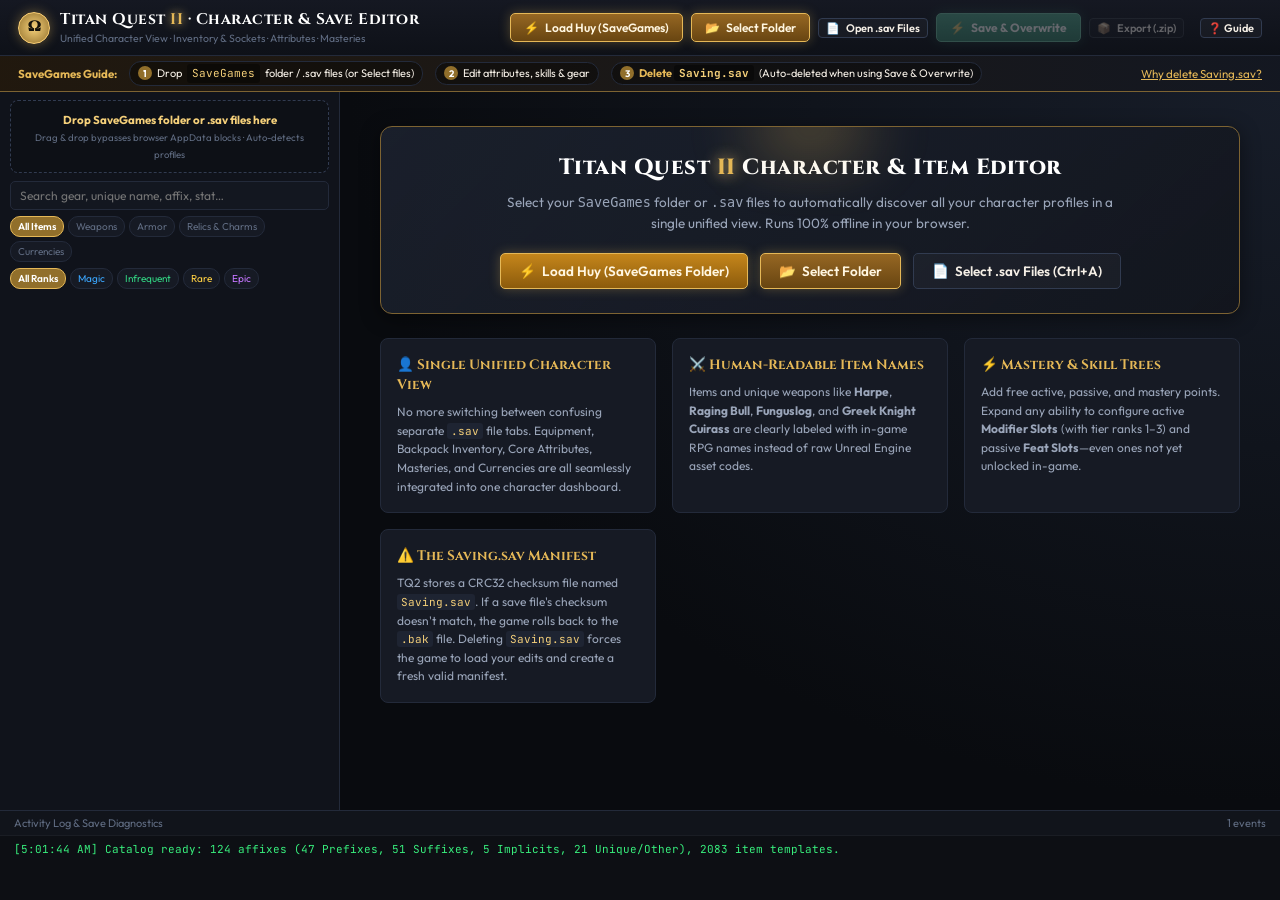
==== TQ2_Item_Editor_EN.html @ a650e9fa "feat: Titan Quest II Character, Item & Save Editor with Blacksmith Reset & Collapsible Lists" ====
<!DOCTYPE html>
<html lang="en">
<head>
<meta charset="utf-8">
<meta name="viewport" content="width=device-width, initial-scale=1">
<title>Titan Quest II – Character, Item &amp; Save Editor</title>
<link rel="preconnect" href="https://fonts.googleapis.com">
<link rel="preconnect" href="https://fonts.gstatic.com" crossorigin>
<link href="https://fonts.googleapis.com/css2?family=Cinzel:wght@600;700;800;900&family=JetBrains+Mono:wght@400;500;600&family=Outfit:wght@300;400;500;600;700&display=swap" rel="stylesheet">
<link rel="stylesheet" href="css/styles.css">
</head>
<body>

<header>
  <div class="logo-wrap">
    <div class="logo-badge">Ω</div>
    <div>
      <h1>Titan Quest <span>II</span> · Character &amp; Save Editor</h1>
      <div class="h-sub">Unified Character View · Inventory &amp; Sockets · Attributes · Masteries</div>
    </div>
  </div>

  <div class="hdr-actions">
    <button class="btn profile-switcher" id="btn-profile-switch" style="display:none;" title="Click to switch between character profiles in your SaveGames folder">
      <span>👤</span> <span id="current-profile-label">Character: Huy (Lv 36)</span> ▾
    </button>
    <button class="btn btn-reload-folder" id="btn-reload-last-folder" style="display:none;" title="Instantly reload saves from your previously selected folder"><span>🔄</span> Reload: <strong id="last-folder-name">Folder</strong></button>
    <button class="btn folder-btn" id="btn-load-huy" title="Instantly load Huy (Level 36) from your SaveGames folder for testing"><span>⚡</span> Load Huy (SaveGames)</button>
    <button class="btn folder-btn" id="btn-select-folder" title="Select a SaveGames folder (e.g. D:\TQ2Saves) for 1-click loading & direct overwriting">
      <span>📂</span> Select Folder
    </button>
    <button class="btn ghost tiny" id="btn-select-files" title="Select .sav files directly (bypasses AppData blocks)">
      <span>📄</span> Open .sav Files
    </button>
    <button class="btn btn-save-direct" id="btn-save-direct" disabled title="Directly overwrite modified save files to disk and auto-delete Saving.sav">
      <span>⚡</span> Save &amp; Overwrite
    </button>
    <button class="btn ghost tiny" id="save" disabled title="Export all modified save files as a single .zip archive (extract to SaveGames)">
      <span>📦</span> Export (.zip)
    </button>
    <span id="dirty"></span>
    <button class="btn ghost tiny" id="btn-help" title="View save file guide and checksum instructions">❓ Guide</button>
  </div>
</header>

<div class="step-banner">
  <b>SaveGames Guide:</b>
  <div class="step-pill"><span class="num">1</span> Drop <code>SaveGames</code> folder / .sav files (or Select files)</div>
  <div class="step-pill"><span class="num">2</span> Edit attributes, skills &amp; gear</div>
  <div class="step-pill"><span class="num">3</span> <b>Delete <code>Saving.sav</code></b> (Auto-deleted when using Save &amp; Overwrite)</div>
  <span class="help-link" id="banner-why-saving">Why delete Saving.sav?</span>
</div>

<main>
  <div id="left">
    <!-- Active Character Hero Card -->
    <div class="char-hero-banner" id="char-hero" style="display:none;">
      <div class="char-hero-left">
        <div class="char-hero-avatar" id="hero-avatar">H</div>
        <div class="char-hero-info">
          <div class="char-hero-name" id="hero-name">Huy</div>
          <div class="char-hero-details" id="hero-details">Level 36 Champion</div>
        </div>
      </div>
      <button class="btn ghost tiny" id="btn-change-hero" title="Switch Character Profile">Switch ▾</button>
    </div>

    <div class="drop-controls" id="drop-controls-wrap">
      <label id="drop">
        <strong>Drop SaveGames folder or .sav files here</strong><br>
        <small style="color:var(--text-dim)">Drag &amp; drop bypasses browser AppData blocks · Auto-detects profiles</small>
        <input type="file" id="file" multiple accept=".sav,.bak">
      </label>
    </div>

    <input type="file" id="folder-input" webkitdirectory directory multiple style="display:none">
    <input type="file" id="file-input" multiple accept=".sav,.bak" style="display:none">

    <div class="search-box">
      <input id="search" placeholder="Search gear, unique name, affix, stat…">
      <div class="filter-pills">
        <span class="pill active" data-filter="all">All Items</span>
        <span class="pill" data-filter="weapon">Weapons</span>
        <span class="pill" data-filter="armor">Armor</span>
        <span class="pill" data-filter="relic">Relics &amp; Charms</span>
        <span class="pill" data-filter="currency">Currencies</span>
      </div>
      <div class="filter-pills">
        <span class="pill active" data-rarity="all">All Ranks</span>
        <span class="pill" data-rarity="Magic" style="color:var(--r-magic)">Magic</span>
        <span class="pill" data-rarity="Infrequent" style="color:var(--r-infreq)">Infrequent</span>
        <span class="pill" data-rarity="Rare" style="color:var(--r-rare)">Rare</span>
        <span class="pill" data-rarity="Epic" style="color:var(--r-epic)">Epic</span>
      </div>
    </div>

    <div id="items"></div>
  </div>

  <div id="right">
    <div id="empty">
      <div class="hero-box">
        <h2 class="hero-title">Titan Quest <span>II</span> Character &amp; Item Editor</h2>
        <p class="hero-desc">
          Select your <code>SaveGames</code> folder or <code>.sav</code> files to automatically discover all your character profiles in a single unified view. Runs 100% offline in your browser.
        </p>
        <div class="hero-btn-row">
          <button class="btn btn-reload-folder" id="btn-hero-reload-last-folder" style="display:none; font-size:13.5px; padding:8px 18px;"><span>🔄</span> Reload Previous Folder (<span id="last-folder-name-hero">Folder</span>)</button>
          <button class="btn folder-btn" id="btn-hero-huy" style="font-size:13.5px; padding:8px 18px; background: linear-gradient(180deg, #c5861b 0%, #8c5b0c 100%);"><span>⚡</span> Load Huy (SaveGames Folder)</button>
          <button class="btn folder-btn" id="btn-hero-folder" style="font-size:13.5px; padding:8px 18px;">
            <span>📂</span> Select Folder
          </button>
          <button class="btn ghost" id="btn-hero-files" style="font-size:13.5px; padding:8px 18px;">
            <span>📄</span> Select .sav Files (Ctrl+A)
          </button>

        </div>
      </div>

      <div class="guide-grid">
        <div class="guide-card">
          <h4>👤 Single Unified Character View</h4>
          <p>
            No more switching between confusing separate <code>.sav</code> file tabs. Equipment, Backpack Inventory, Core Attributes, Masteries, and Currencies are all seamlessly integrated into one character dashboard.
          </p>
        </div>
        <div class="guide-card">
          <h4>⚔️ Human-Readable Item Names</h4>
          <p>
            Items and unique weapons like <b>Harpe</b>, <b>Raging Bull</b>, <b>Funguslog</b>, and <b>Greek Knight Cuirass</b> are clearly labeled with in-game RPG names instead of raw Unreal Engine asset codes.
          </p>
        </div>
        <div class="guide-card">
          <h4>⚡ Mastery &amp; Skill Trees</h4>
          <p>
            Add free active, passive, and mastery points. Expand any ability to configure active <b>Modifier Slots</b> (with tier ranks 1–3) and passive <b>Feat Slots</b>—even ones not yet unlocked in-game.
          </p>
        </div>
        <div class="guide-card">
          <h4>⚠️ The Saving.sav Manifest</h4>
          <p>
            TQ2 stores a CRC32 checksum file named <code>Saving.sav</code>. If a save file's checksum doesn't match, the game rolls back to the <code>.bak</code> file. Deleting <code>Saving.sav</code> forces the game to load your edits and create a fresh valid manifest.
          </p>
        </div>
      </div>
    </div>

    <div id="work" style="display:none">
      <div id="detail"></div>
    </div>
  </div>
</main>

<div id="log-wrapper">
  <div class="log-hdr" id="toggle-log">
    <span>Activity Log &amp; Save Diagnostics</span>
    <span id="log-count">0 events</span>
  </div>
  <div id="log"></div>
</div>

<div id="toast-container"></div>
<datalist id="itemlist"></datalist>


<!-- Embedded Data -->
<script src="js/data/catalog.js"></script>
<script src="js/data/sample-saves.js"></script>

<!-- Engine & Domain Models -->
<script src="js/core/zip.js"></script>
<script src="js/core/gvas.js"></script>
<script src="js/core/tq2.js"></script>


<!-- UI Modules -->
<script src="js/ui/common.js"></script>
<script src="js/ui/components.js"></script>
<script src="js/ui/file-manager.js"></script>
<script src="js/ui/character-editor.js"></script>
<script src="js/ui/item-editor.js"></script>

<!-- App Entry -->
<script src="js/app.js"></script>
</body>
</html>
---- css/styles.css ----
:root {
  --bg-base: #090b0f;
  --bg-surface: #10131b;
  --bg-card: #161a24;
  --bg-elevated: #1e2432;
  --bg-input: #131720;
  --border-subtle: #232a3a;
  --border-card: #313b50;
  --border-gold: #7d6332;
  --gold-primary: #e5b857;
  --gold-glow: #f5d07a;
  --gold-dark: #916f2b;
  --text-main: #f5efe6;
  --text-muted: #9aa5b9;
  --text-dim: #606c82;
  --r-common: #9ea4b3;
  --r-magic: #3ba7ff;
  --r-magic-glow: rgba(59, 167, 255, 0.25);
  --r-infreq: #32d583;
  --r-infreq-glow: rgba(50, 213, 131, 0.25);
  --r-rare: #ffd043;
  --r-rare-glow: rgba(255, 208, 67, 0.28);
  --r-epic: #c576ff;
  --r-epic-glow: rgba(197, 118, 255, 0.3);
  --err: #ff5e57;
  --err-bg: rgba(255, 94, 87, 0.12);
  --success: #38ef7d;
  --k-implicit: #e5b857;
  --k-prefix: #ff9f43;
  --k-suffix: #54a0ff;
  --k-other: #a55eea;
  --radius-sm: 5px;
  --radius-md: 8px;
  --radius-lg: 12px;
  --shadow-card: 0 4px 20px rgba(0,0,0,0.45);
}

* { box-sizing: border-box; }
html, body {
  margin: 0;
  padding: 0;
  height: 100vh;
  max-height: 100vh;
  overflow: hidden;
  font: 13.5px/1.5 "Outfit", system-ui, sans-serif;
  background: var(--bg-base);
  color: var(--text-main);
  display: flex;
  flex-direction: column;
}

/* Header */
header {
  flex: 0 0 auto;
  padding: 8px 18px;
  border-bottom: 1px solid var(--border-subtle);
  background: linear-gradient(180deg, #151822 0%, #0e1118 100%);
  display: flex;
  align-items: center;
  gap: 12px;
  flex-wrap: wrap;
  z-index: 10;
}
.logo-wrap {
  display: flex;
  align-items: center;
  gap: 10px;
}
.logo-badge {
  width: 32px;
  height: 32px;
  border-radius: 50%;
  background: radial-gradient(circle, #f5d07a 0%, #916f2b 100%);
  display: flex;
  align-items: center;
  justify-content: center;
  font-family: "Cinzel", serif;
  font-weight: 900;
  font-size: 15px;
  color: #12100a;
  box-shadow: 0 0 12px rgba(229, 184, 87, 0.4);
  border: 1px solid #ffd276;
}
h1 {
  font-family: "Cinzel", serif;
  font-size: 15.5px;
  font-weight: 700;
  margin: 0;
  letter-spacing: .5px;
  color: #fff;
}
h1 span {
  color: var(--gold-primary);
  text-shadow: 0 0 10px var(--gold-glow);
}
.h-sub {
  font-size: 10.5px;
  color: var(--text-dim);
  font-family: "Outfit", sans-serif;
  font-weight: 400;
}

/* Header Actions */
.hdr-actions {
  display: flex;
  align-items: center;
  gap: 8px;
  margin-left: auto;
  flex-wrap: wrap;
}
.btn {
  background: linear-gradient(180deg, #b88e39 0%, #85611f 100%);
  border: 1px solid #d4a648;
  color: #141006;
  padding: 6px 13px;
  border-radius: var(--radius-sm);
  cursor: pointer;
  font: 600 12px "Outfit", sans-serif;
  display: inline-flex;
  align-items: center;
  gap: 6px;
  transition: all .15s ease;
  box-shadow: 0 2px 6px rgba(0,0,0,0.3);
  text-decoration: none;
}
.btn:hover:not(:disabled) {
  background: linear-gradient(180deg, #d8ab49 0%, #9c7326 100%);
  border-color: #ffd068;
  box-shadow: 0 0 14px rgba(229, 184, 87, 0.45);
  color: #000;
}
.btn:disabled {
  opacity: .35;
  cursor: not-allowed;
  filter: grayscale(0.5);
}
.btn.ghost {
  background: rgba(255,255,255,0.03);
  border: 1px solid var(--border-card);
  color: var(--text-main);
  box-shadow: none;
}
.btn.ghost:hover:not(:disabled) {
  background: rgba(229, 184, 87, 0.1);
  border-color: var(--gold-primary);
  color: var(--gold-primary);
}
.btn.folder-btn {
  background: linear-gradient(180deg, #966723 0%, #684511 100%);
  border: 1px solid #e5b857;
  color: #fff6e0;
  box-shadow: 0 0 12px rgba(229, 184, 87, 0.3);
}
.btn.folder-btn:hover:not(:disabled) {
  background: linear-gradient(180deg, #b88330 0%, #855919 100%);
  border-color: #ffd87d;
  color: #fff;
  box-shadow: 0 0 16px rgba(229, 184, 87, 0.55);
}
.btn.btn-reload-folder {
  background: linear-gradient(180deg, #0284c7 0%, #0369a1 100%);
  border: 1px solid #38bdf8;
  color: #f0f9ff;
  box-shadow: 0 0 12px rgba(56, 189, 248, 0.35);
  font-weight: 600;
}
.btn.btn-reload-folder:hover:not(:disabled) {
  background: linear-gradient(180deg, #0ea5e9 0%, #0284c7 100%);
  border-color: #7dd3fc;
  box-shadow: 0 0 18px rgba(56, 189, 248, 0.65);
  color: #fff;
}
.btn.profile-switcher {
  background: rgba(229, 184, 87, 0.15);
  border: 1px solid var(--gold-primary);
  color: var(--gold-glow);
  font-weight: 600;
  padding: 6px 12px;
}
.btn.profile-switcher:hover {
  background: rgba(229, 184, 87, 0.25);
  color: #fff;
}
.btn.btn-save-direct {
  background: linear-gradient(180deg, #10b981 0%, #059669 100%);
  border: 1px solid #34d399;
  color: #fff;
  font-weight: 700;
  box-shadow: 0 0 14px rgba(16, 185, 129, 0.35);
}
.btn.btn-save-direct:hover:not(:disabled) {
  background: linear-gradient(180deg, #34d399 0%, #059669 100%);
  border-color: #6ee7b7;
  box-shadow: 0 0 20px rgba(52, 211, 153, 0.6);
  color: #fff;
}
.btn.btn-save-direct:disabled {
  opacity: .35;
  cursor: not-allowed;
  filter: grayscale(0.5);
}
.btn.tiny {
  padding: 2px 7px;
  font-size: 11px;
  border-radius: 4px;
}
.btn.danger {
  background: rgba(255, 94, 87, 0.15);
  border: 1px solid var(--err);
  color: var(--err);
}
.btn.danger:hover {
  background: var(--err);
  color: #fff;
}

#dirty {
  font-size: 11px;
  color: var(--gold-primary);
  display: flex;
  align-items: center;
  gap: 4px;
}

/* Warning Step Banner */
.step-banner {
  flex: 0 0 auto;
  background: linear-gradient(90deg, rgba(34, 25, 14, 0.95) 0%, rgba(20, 24, 34, 0.95) 100%);
  border-bottom: 1px solid var(--border-gold);
  padding: 5px 18px;
  font-size: 11.5px;
  color: var(--text-muted);
  display: flex;
  align-items: center;
  gap: 12px;
  flex-wrap: wrap;
}
.step-banner b { color: var(--gold-primary); }
.step-pill {
  display: inline-flex;
  align-items: center;
  gap: 5px;
  background: rgba(0,0,0,0.35);
  border: 1px solid var(--border-subtle);
  padding: 2px 8px;
  border-radius: 12px;
  font-size: 11px;
  color: var(--text-main);
}
.step-pill .num {
  width: 14px;
  height: 14px;
  border-radius: 50%;
  background: var(--gold-dark);
  color: #fff;
  display: flex;
  align-items: center;
  justify-content: center;
  font-size: 9.5px;
  font-weight: 700;
}
.step-banner code {
  background: rgba(0,0,0,0.4);
  color: var(--gold-glow);
  padding: 1px 5px;
  border-radius: 3px;
  font-family: "JetBrains Mono", monospace;
}
.step-banner .help-link {
  color: var(--gold-primary);
  cursor: pointer;
  text-decoration: underline;
  margin-left: auto;
}

/* Main Layout: strict flex-1 with min-height 0 to guarantee proper scrolling */
main {
  display: flex;
  flex: 1 1 0;
  min-height: 0;
  height: auto;
  overflow: hidden;
}

/* Left Sidebar (Unified Profile View) */
#left {
  width: 340px;
  min-width: 300px;
  height: 100%;
  min-height: 0;
  display: flex;
  flex-direction: column;
  background: var(--bg-surface);
  border-right: 1px solid var(--border-subtle);
  overflow: hidden;
}

.char-hero-banner {
  flex: 0 0 auto;
  background: linear-gradient(135deg, rgba(229, 184, 87, 0.12) 0%, rgba(20, 24, 34, 0.8) 100%);
  border-bottom: 1px solid var(--border-gold);
  padding: 10px 14px;
  display: flex;
  align-items: center;
  justify-content: space-between;
}
.char-hero-left {
  display: flex;
  align-items: center;
  gap: 10px;
}
.char-hero-avatar {
  width: 36px;
  height: 36px;
  border-radius: 50%;
  background: radial-gradient(circle, var(--gold-primary) 0%, var(--gold-dark) 100%);
  display: flex;
  align-items: center;
  justify-content: center;
  font-family: "Cinzel", serif;
  font-weight: 800;
  font-size: 16px;
  color: #12100a;
  border: 1px solid #ffe08a;
  box-shadow: 0 0 8px rgba(229, 184, 87, 0.35);
}
.char-hero-info {
  display: flex;
  flex-direction: column;
  gap: 1px;
}
.char-hero-name {
  font-family: "Cinzel", serif;
  font-size: 14px;
  font-weight: 700;
  color: #fff;
}
.char-hero-details {
  font-size: 11px;
  color: var(--gold-primary);
}

.drop-controls {
  flex: 0 0 auto;
  margin: 8px 10px 4px;
  display: flex;
  flex-direction: column;
  gap: 6px;
}
#drop {
  padding: 10px 8px;
  border: 1.5px dashed var(--border-card);
  border-radius: var(--radius-md);
  text-align: center;
  color: var(--text-muted);
  font-size: 11.5px;
  cursor: pointer;
  transition: all .2s;
  background: rgba(0,0,0,0.15);
}
#drop:hover, #drop.over {
  border-color: var(--gold-primary);
  color: var(--gold-primary);
  background: rgba(229, 184, 87, 0.05);
}
#drop strong { color: var(--gold-glow); }
#drop input { display: none; }

/* Search & Filter Bar */
.search-box {
  flex: 0 0 auto;
  padding: 4px 10px 6px;
  display: flex;
  flex-direction: column;
  gap: 6px;
}
#search {
  width: 100%;
  padding: 6px 9px;
  background: var(--bg-input);
  border: 1px solid var(--border-subtle);
  border-radius: var(--radius-sm);
  color: var(--text-main);
  font-size: 12px;
  outline: none;
}
#search:focus {
  border-color: var(--gold-primary);
  box-shadow: 0 0 8px rgba(229, 184, 87, 0.2);
}
.filter-pills {
  display: flex;
  gap: 4px;
  flex-wrap: wrap;
}
.pill {
  font-size: 10px;
  padding: 2px 7px;
  border-radius: 10px;
  background: var(--bg-card);
  border: 1px solid var(--border-subtle);
  color: var(--text-dim);
  cursor: pointer;
  user-select: none;
}
.pill:hover { color: var(--text-main); border-color: var(--border-card); }
.pill.active {
  background: var(--gold-dark);
  color: #fff;
  border-color: var(--gold-primary);
  font-weight: 600;
}

/* Unified Sections & Items List (Left Scrollable) */
#items {
  flex: 1 1 0;
  min-height: 0;
  overflow-y: auto;
  overflow-x: hidden;
  padding: 4px 8px 16px;
}
.list-ctrl-toolbar {
  display: flex;
  align-items: center;
  justify-content: space-between;
  padding: 4px 4px 6px;
  margin-bottom: 4px;
  border-bottom: 1px dashed var(--border-subtle);
  gap: 4px;
}
.list-stat-badge {
  font-size: 10.5px;
  color: var(--text-dim);
  font-weight: 500;
  white-space: nowrap;
}
.list-ctrl-btn-group {
  display: flex;
  align-items: center;
  gap: 4px;
}
.list-ctrl-btn {
  font-size: 10px;
  padding: 2px 6px;
  border-radius: 3px;
  white-space: nowrap;
}
.grp {
  font-family: "Cinzel", serif;
  font-size: 11px;
  font-weight: 700;
  text-transform: uppercase;
  letter-spacing: .08em;
  color: var(--gold-primary);
  padding: 8px 8px 4px;
  position: sticky;
  top: 0;
  background: var(--bg-surface);
  z-index: 2;
  border-bottom: 1px solid rgba(229, 184, 87, 0.15);
  margin-top: 6px;
  display: flex;
  align-items: center;
  justify-content: space-between;
}
.grp.clickable {
  cursor: pointer;
  user-select: none;
  transition: background 0.15s ease, border-color 0.15s ease;
  border-radius: var(--radius-sm);
}
.grp.clickable:hover {
  background: rgba(229, 184, 87, 0.08);
  border-bottom-color: var(--gold-primary);
}
.grp.is-collapsed {
  opacity: 0.85;
  border-bottom: 1px dashed rgba(229, 184, 87, 0.25);
  margin-bottom: 3px;
}
.grp-title {
  display: inline-flex;
  align-items: center;
  gap: 6px;
}
.grp-toggle-icon {
  font-size: 9px;
  display: inline-block;
  width: 12px;
  text-align: center;
  color: var(--gold-glow);
  transition: transform 0.15s ease;
}
.grp .grp-count {
  font-family: "Outfit", sans-serif;
  font-size: 10px;
  color: var(--text-dim);
  font-weight: normal;
}
.item {
  display: flex;
  align-items: center;
  gap: 8px;
  padding: 6px 8px;
  border-radius: var(--radius-sm);
  cursor: pointer;
  transition: background .12s;
  border-left: 2px solid transparent;
  margin-bottom: 1px;
}
.item:hover { background: var(--bg-card); }
.item.sel {
  background: rgba(229, 184, 87, 0.12);
  border-left-color: var(--gold-primary);
}
.item .item-text {
  flex: 1;
  overflow: hidden;
  display: flex;
  flex-direction: column;
  gap: 1px;
}
.item .nm {
  overflow: hidden;
  text-overflow: ellipsis;
  white-space: nowrap;
  font-size: 12.5px;
  font-weight: 600;
  color: var(--text-main);
}
.item.sel .nm { color: var(--gold-glow); }
.item .subnm {
  font-size: 10.5px;
  color: var(--text-dim);
  overflow: hidden;
  text-overflow: ellipsis;
  white-space: nowrap;
}
.item.sel .subnm { color: var(--text-muted); }
.item .meta-badges {
  display: flex;
  gap: 4px;
  align-items: center;
}
.badge-tag {
  font-size: 9.5px;
  padding: 1px 4px;
  border-radius: 3px;
  background: var(--bg-elevated);
  color: var(--text-muted);
  border: 1px solid var(--border-subtle);
  font-family: "JetBrains Mono", monospace;
}
.badge-tag.craft-tag {
  background: rgba(255, 159, 67, 0.15);
  border-color: rgba(255, 159, 67, 0.5);
  color: #ff9f43;
  font-size: 10px;
  padding: 1px 3px;
}

.dot {
  width: 8px;
  height: 8px;
  border-radius: 50%;
  background: #666;
  flex: none;
}
.r-common { background: var(--r-common); }
.r-magic { background: var(--r-magic); box-shadow: 0 0 6px var(--r-magic); }
.r-infreq { background: var(--r-infreq); box-shadow: 0 0 6px var(--r-infreq); }
.r-rare { background: var(--r-rare); box-shadow: 0 0 6px var(--r-rare); }
.r-epic { background: var(--r-epic); box-shadow: 0 0 6px var(--r-epic); }

/* Right Workspace (Guaranteed Vertical Scrolling) */
#right {
  flex: 1 1 0;
  min-height: 0;
  height: 100%;
  overflow-y: auto;
  overflow-x: hidden;
  padding: 18px 24px 40px;
  background: radial-gradient(ellipse at top right, #171d29 0%, var(--bg-base) 70%);
}

/* Empty State / Feature Guide */
#empty {
  max-width: 860px;
  margin: 0 auto;
  padding: 16px 0 40px;
}
.hero-box {
  background: linear-gradient(135deg, rgba(32, 39, 54, 0.7) 0%, rgba(18, 21, 29, 0.9) 100%);
  border: 1px solid var(--border-gold);
  border-radius: var(--radius-lg);
  padding: 24px 28px;
  box-shadow: var(--shadow-card);
  text-align: center;
  margin-bottom: 24px;
  position: relative;
  overflow: hidden;
}
.hero-box::before {
  content: "";
  position: absolute;
  top: -50px; left: 50%; transform: translateX(-50%);
  width: 250px; height: 100px;
  background: radial-gradient(circle, rgba(229, 184, 87, 0.25) 0%, transparent 70%);
  filter: blur(20px);
}
.hero-title {
  font-family: "Cinzel", serif;
  font-size: 22px;
  font-weight: 800;
  color: #fff;
  margin: 0 0 8px;
  letter-spacing: .5px;
}
.hero-title span { color: var(--gold-primary); text-shadow: 0 0 15px var(--gold-glow); }
.hero-desc {
  font-size: 13.5px;
  color: var(--text-muted);
  max-width: 620px;
  margin: 0 auto 18px;
  line-height: 1.6;
}
.hero-btn-row {
  display: flex;
  gap: 12px;
  justify-content: center;
  flex-wrap: wrap;
}

.guide-grid {
  display: grid;
  grid-template-columns: repeat(auto-fit, minmax(250px, 1fr));
  gap: 16px;
  margin-bottom: 24px;
}
.guide-card {
  background: var(--bg-card);
  border: 1px solid var(--border-subtle);
  border-radius: var(--radius-md);
  padding: 16px;
  transition: transform .15s, border-color .15s;
}
.guide-card:hover {
  transform: translateY(-2px);
  border-color: var(--gold-dark);
}
.guide-card h4 {
  font-family: "Cinzel", serif;
  font-size: 13.5px;
  color: var(--gold-primary);
  margin: 0 0 8px;
  display: flex;
  align-items: center;
  gap: 8px;
}
.guide-card p {
  font-size: 12px;
  color: var(--text-muted);
  margin: 0;
  line-height: 1.55;
}
.guide-card code {
  background: var(--bg-elevated);
  padding: 1px 4px;
  border-radius: 3px;
  color: var(--gold-glow);
  font-family: "JetBrains Mono", monospace;
  font-size: 11px;
}

/* Detail Views */
#work {
  min-height: 0;
  display: flex;
  flex-direction: column;
  gap: 16px;
}
#detail {
  min-height: 0;
}
.detail-layout {
  display: grid;
  grid-template-columns: 1fr 340px;
  gap: 18px;
  align-items: start;
}
@media (max-width: 1050px) {
  .detail-layout { grid-template-columns: 1fr; }
}

.dhead { margin-bottom: 8px; }
.dhead h2 {
  font-family: "Cinzel", serif;
  margin: 0 0 2px;
  font-size: 21px;
  font-weight: 800;
  color: #fff;
}
.dhead .path {
  font-size: 12px;
  color: var(--gold-primary);
  font-family: "Outfit", sans-serif;
  font-weight: 500;
}

/* Cards */
.card {
  background: var(--bg-card);
  border: 1px solid var(--border-card);
  border-radius: var(--radius-md);
  padding: 14px 16px;
  margin-bottom: 16px;
  box-shadow: 0 4px 14px rgba(0,0,0,0.25);
}
.card h3 {
  margin: 0 0 12px;
  font-family: "Cinzel", serif;
  font-size: 13.5px;
  font-weight: 700;
  letter-spacing: .06em;
  color: var(--gold-primary);
  display: flex;
  align-items: center;
  justify-content: space-between;
}
.card-header-actions { display: flex; gap: 6px; }

/* Crafting / Blacksmith Card */
.crafting-card {
  border-left: 3px solid #ff9f43;
}
.crafting-status-box {
  padding: 10px 14px;
  border-radius: var(--radius-md);
  font-size: 12px;
  line-height: 1.45;
}
.crafting-status-box.has-history {
  background: rgba(255, 159, 67, 0.1);
  border: 1px solid rgba(255, 159, 67, 0.35);
  color: #ffd8a8;
}
.crafting-status-box.has-history .crafting-status-title {
  color: #ff9f43;
  margin-bottom: 4px;
  font-size: 12.5px;
  display: flex;
  align-items: center;
  gap: 6px;
}
.crafting-status-box.pristine {
  background: rgba(56, 239, 125, 0.08);
  border: 1px solid rgba(56, 239, 125, 0.25);
  color: #b7f5d0;
}
.crafting-status-box.pristine .crafting-status-title {
  color: #38ef7d;
  margin-bottom: 4px;
  font-size: 12.5px;
  display: flex;
  align-items: center;
  gap: 6px;
}
.crafting-status-desc {
  font-size: 11.5px;
  color: var(--text-muted);
}
.crafting-status-desc code {
  background: rgba(0,0,0,0.3);
  padding: 1px 4px;
  border-radius: 3px;
  color: var(--gold-glow);
  font-family: "JetBrains Mono", monospace;
}

/* Grid & Fields */
.grid {
  display: grid;
  grid-template-columns: repeat(auto-fill, minmax(180px, 1fr));
  gap: 10px;
}
.fld {
  display: flex;
  flex-direction: column;
  gap: 4px;
}
.fld.wide { width: 100%; }
.lbl {
  font-size: 11px;
  color: var(--text-muted);
  font-weight: 500;
}
input, select {
  background: var(--bg-input);
  border: 1px solid var(--border-subtle);
  border-radius: var(--radius-sm);
  color: var(--text-main);
  padding: 6px 8px;
  font: 12.5px "Outfit", sans-serif;
  outline: none;
  transition: border-color .15s, box-shadow .15s;
}
input:focus, select:focus {
  border-color: var(--gold-primary);
  box-shadow: 0 0 8px rgba(229, 184, 87, 0.25);
}
input[type="number"] { font-family: "JetBrains Mono", monospace; }

/* Stepper inputs */
.num-stepper {
  display: flex;
  align-items: center;
  gap: 3px;
}
.num-stepper input { flex: 1; min-width: 60px; }
.step-btn {
  background: var(--bg-elevated);
  border: 1px solid var(--border-subtle);
  color: var(--text-muted);
  padding: 5px 7px;
  font-size: 10.5px;
  border-radius: 4px;
  cursor: pointer;
}
.step-btn:hover {
  background: var(--bg-card);
  color: var(--gold-primary);
  border-color: var(--gold-dark);
}

/* Affixes */
.affix {
  border: 1px solid var(--border-subtle);
  border-radius: var(--radius-sm);
  padding: 10px 12px;
  margin-bottom: 10px;
  background: var(--bg-elevated);
  transition: border-color .15s;
}
.affix:hover { border-color: var(--border-card); }
.arow {
  display: flex;
  align-items: center;
  gap: 8px;
  flex-wrap: wrap;
}
.arow + .arow { margin-top: 8px; }
.arow.small .fld { max-width: 130px; }
.asel { flex: 1; min-width: 210px; }

/* Searchable Combobox / Custom Select */
.searchable-select {
  position: relative;
  flex: 1;
  min-width: 240px;
}
.searchable-select-trigger {
  width: 100%;
  padding: 6px 10px;
  background: var(--bg-input);
  border: 1px solid var(--border-subtle);
  border-radius: var(--radius-sm);
  color: var(--text-main);
  font: 500 12.5px "Outfit", sans-serif;
  display: flex;
  align-items: center;
  justify-content: space-between;
  gap: 8px;
  cursor: pointer;
  user-select: none;
  transition: all .15s ease;
  text-align: left;
}
.searchable-select-trigger:hover {
  border-color: var(--border-card);
  background: #171c27;
}
.searchable-select-trigger:focus-visible,
.searchable-select.is-open .searchable-select-trigger {
  border-color: var(--gold-primary);
  box-shadow: 0 0 10px rgba(229, 184, 87, 0.25);
  outline: none;
}
.searchable-select .trigger-content {
  display: flex;
  align-items: center;
  gap: 8px;
  overflow: hidden;
  flex: 1;
  min-width: 0;
}
.searchable-select-label {
  overflow: hidden;
  text-overflow: ellipsis;
  white-space: nowrap;
  flex: 1;
  font-weight: 500;
}
.searchable-select-chevron {
  font-size: 9px;
  color: var(--gold-primary);
  transition: transform .2s ease;
  flex: none;
}
.searchable-select.is-open .searchable-select-chevron {
  transform: rotate(180deg);
}

/* Popover Dropdown */
.searchable-select-popover {
  position: absolute;
  top: calc(100% + 4px);
  left: 0;
  width: 100%;
  min-width: 340px;
  max-width: 540px;
  background: #131722;
  border: 1px solid var(--border-gold);
  border-radius: var(--radius-md);
  box-shadow: 0 12px 36px rgba(0,0,0,0.85), 0 0 16px rgba(229, 184, 87, 0.2);
  z-index: 1000;
  display: flex;
  flex-direction: column;
  overflow: hidden;
  animation: popoverFadeIn .12s cubic-bezier(0, 0, 0.2, 1);
}
@keyframes popoverFadeIn {
  from { opacity: 0; transform: translateY(-4px); }
  to { opacity: 1; transform: translateY(0); }
}

.searchable-select-search-wrap {
  padding: 8px 10px;
  background: #0d1018;
  border-bottom: 1px solid var(--border-subtle);
  display: flex;
  flex-direction: column;
  gap: 6px;
}
.searchable-select-search-row {
  display: flex;
  align-items: center;
  gap: 6px;
  background: var(--bg-input);
  border: 1px solid var(--border-card);
  border-radius: var(--radius-sm);
  padding: 2px 8px;
}
.searchable-select-search-row:focus-within {
  border-color: var(--gold-primary);
  box-shadow: 0 0 8px rgba(229, 184, 87, 0.3);
}
.searchable-select-search-icon {
  font-size: 11px;
  color: var(--gold-primary);
  user-select: none;
}
.searchable-select-search-input {
  flex: 1;
  background: transparent;
  border: none;
  outline: none;
  color: var(--text-main);
  font: 12.5px "Outfit", sans-serif;
  padding: 5px 0;
}
.searchable-select-clear-btn {
  background: transparent;
  border: none;
  color: var(--text-dim);
  cursor: pointer;
  padding: 2px 4px;
  font-size: 11px;
}
.searchable-select-clear-btn:hover {
  color: var(--err);
}

.searchable-select-pills {
  display: flex;
  gap: 4px;
  flex-wrap: wrap;
}
.s-pill {
  font-size: 10px;
  font-weight: 500;
  padding: 2px 7px;
  border-radius: 4px;
  background: rgba(255,255,255,0.04);
  border: 1px solid var(--border-subtle);
  color: var(--text-muted);
  cursor: pointer;
  user-select: none;
  transition: all .1s;
}
.s-pill:hover {
  color: #fff;
  border-color: var(--border-card);
}
.s-pill.active {
  background: var(--gold-dark);
  color: #fff;
  border-color: var(--gold-primary);
  font-weight: 600;
}
.s-pill.active.sp-Prefix { background: rgba(255, 159, 67, 0.25); border-color: var(--k-prefix); color: var(--k-prefix); }
.s-pill.active.sp-Suffix { background: rgba(84, 160, 255, 0.25); border-color: var(--k-suffix); color: var(--k-suffix); }
.s-pill.active.sp-Implicit { background: rgba(229, 184, 87, 0.25); border-color: var(--k-implicit); color: var(--k-implicit); }
.s-pill.active.sp-Other { background: rgba(165, 94, 234, 0.25); border-color: var(--k-other); color: var(--k-other); }
.s-pill.active.sp-Unique { background: rgba(197, 118, 255, 0.28); border-color: var(--r-epic); color: #e9c7ff; }
.s-pill.active.sp-Weapons { background: rgba(255, 208, 67, 0.25); border-color: var(--r-rare); color: var(--r-rare); }
.s-pill.active.sp-Armor { background: rgba(59, 167, 255, 0.25); border-color: var(--r-magic); color: var(--r-magic); }
.s-pill.active.sp-Shields { background: rgba(50, 213, 131, 0.25); border-color: var(--r-infreq); color: var(--r-infreq); }
.s-pill.active.sp-Jewelry { background: rgba(255, 159, 67, 0.25); border-color: var(--k-prefix); color: var(--k-prefix); }
.s-pill.active.sp-Relics { background: rgba(229, 184, 87, 0.25); border-color: var(--gold-primary); color: var(--gold-glow); }
.s-pill.active.sp-Charms { background: rgba(165, 94, 234, 0.25); border-color: var(--k-other); color: #d6aaff; }
.s-pill.sp-Recommended {
  background: rgba(229, 184, 87, 0.12);
  border-color: var(--gold-dark);
  color: var(--gold-glow);
}
.s-pill.active.sp-Recommended {
  background: radial-gradient(circle, #b88e39 0%, #755214 100%);
  border-color: #ffd068;
  color: #fff;
  box-shadow: 0 0 10px rgba(229, 184, 87, 0.35);
}

/* Affix Health & Validation Banner */
.affix-health-banner {
  border-radius: var(--radius-md);
  padding: 10px 14px;
  margin-bottom: 12px;
  border: 1px solid var(--border-subtle);
  background: var(--bg-card);
  transition: all .2s ease;
}
.affix-health-banner.safe {
  border-color: rgba(56, 239, 125, 0.35);
  background: linear-gradient(135deg, rgba(56, 239, 125, 0.07) 0%, rgba(16, 24, 20, 0.6) 100%);
}
.affix-health-banner.danger {
  border-color: rgba(255, 94, 87, 0.5);
  background: linear-gradient(135deg, rgba(255, 94, 87, 0.12) 0%, rgba(30, 16, 18, 0.7) 100%);
}
.affix-health-banner.warn {
  border-color: rgba(255, 208, 67, 0.4);
  background: linear-gradient(135deg, rgba(255, 208, 67, 0.09) 0%, rgba(30, 24, 14, 0.6) 100%);
}
.affix-health-hdr {
  display: flex;
  align-items: center;
  justify-content: space-between;
  gap: 10px;
  flex-wrap: wrap;
  margin-bottom: 8px;
}
.affix-health-title {
  font-weight: 700;
  font-size: 13px;
  display: flex;
  align-items: center;
  gap: 6px;
}
.affix-health-banner.safe .affix-health-title { color: #5eff9d; }
.affix-health-banner.danger .affix-health-title { color: #ff7b75; }
.affix-health-banner.warn .affix-health-title { color: #ffd666; }

.affix-health-chips {
  display: flex;
  align-items: center;
  gap: 6px;
  flex-wrap: wrap;
  margin-bottom: 6px;
}
.affix-chip {
  font-size: 11px;
  font-weight: 600;
  padding: 2px 8px;
  border-radius: 12px;
  background: rgba(255,255,255,0.06);
  border: 1px solid var(--border-subtle);
  color: var(--text-muted);
}
.affix-chip.chip-safe {
  border-color: rgba(56, 239, 125, 0.35);
  color: #a8f5c8;
}
.affix-chip.chip-mod {
  border-color: rgba(165, 94, 234, 0.6);
  background: rgba(165, 94, 234, 0.15);
  color: #e0b0ff;
}
.affix-chip.chip-warn {
  border-color: rgba(255, 94, 87, 0.5);
  background: rgba(255, 94, 87, 0.15);
  color: #ff9d98;
}
.affix-chip.chip-slot {
  border-color: rgba(229, 184, 87, 0.35);
  color: var(--gold-glow);
}

.affix-issues-list {
  margin: 6px 0 0 0;
  padding: 0 0 0 16px;
  font-size: 11.5px;
  line-height: 1.5;
  color: #ffb8b5;
}
.affix-warnings-list {
  margin: 4px 0 0 0;
  padding: 0 0 0 16px;
  font-size: 11.5px;
  line-height: 1.5;
  color: #ffe194;
}

/* Affix row warning & badges */
.affix.has-slot-conflict {
  border-color: rgba(255, 94, 87, 0.6);
  background: rgba(255, 94, 87, 0.06);
}
.affix-slot-warn {
  font-size: 11.5px;
  font-weight: 600;
  color: #ff8580;
  background: rgba(255, 94, 87, 0.12);
  border: 1px solid rgba(255, 94, 87, 0.3);
  padding: 4px 8px;
  border-radius: var(--radius-sm);
  margin-top: 6px;
  display: flex;
  align-items: center;
  gap: 6px;
}
.affix-unverified-warn {
  font-size: 11.5px;
  font-weight: 500;
  color: #ffe194;
  background: rgba(255, 208, 67, 0.09);
  border: 1px dashed rgba(255, 208, 67, 0.4);
  padding: 4px 8px;
  border-radius: var(--radius-sm);
  margin-top: 6px;
  display: flex;
  align-items: center;
  gap: 6px;
}
.badge-pill {
  font-size: 10px;
  font-weight: 600;
  padding: 1px 6px;
  border-radius: 10px;
  display: inline-flex;
  align-items: center;
  gap: 3px;
  white-space: nowrap;
}
.badge-pill.badge-ok {
  background: rgba(56, 239, 125, 0.15);
  border: 1px solid rgba(56, 239, 125, 0.35);
  color: #65f0a0;
}
.badge-pill.badge-warn {
  background: rgba(255, 94, 87, 0.15);
  border: 1px solid rgba(255, 94, 87, 0.4);
  color: #ff8b85;
}
.badge-pill.badge-unverified {
  background: rgba(255, 208, 67, 0.15);
  border: 1px solid rgba(255, 208, 67, 0.45);
  color: #ffd666;
}
.badge-pill.badge-auth {
  background: rgba(84, 160, 255, 0.18);
  border: 1px solid rgba(84, 160, 255, 0.4);
  color: #8ac0ff;
}

.searchable-select-count {
  font-size: 10px;
  color: var(--text-dim);
  padding: 0 2px;
}

.searchable-select-options {
  max-height: 280px;
  overflow-y: auto;
  padding: 4px;
  display: flex;
  flex-direction: column;
  gap: 2px;
}
.searchable-select-optgroup-title {
  font-family: "Cinzel", serif;
  font-size: 10px;
  font-weight: 700;
  color: var(--gold-primary);
  text-transform: uppercase;
  letter-spacing: .08em;
  padding: 6px 8px 3px;
  border-bottom: 1px solid rgba(229, 184, 87, 0.15);
  margin-top: 4px;
  position: sticky;
  top: 0;
  background: #131722;
  z-index: 1;
}
.searchable-select-option {
  display: flex;
  align-items: center;
  gap: 8px;
  padding: 6px 8px;
  border-radius: var(--radius-sm);
  cursor: pointer;
  transition: background .1s;
  user-select: none;
}
.searchable-select-option:hover,
.searchable-select-option.is-highlighted {
  background: rgba(229, 184, 87, 0.15);
}
.searchable-select-option.is-selected {
  background: rgba(229, 184, 87, 0.22);
  border-left: 2px solid var(--gold-primary);
}
.searchable-select-option.is-busy {
  opacity: 0.6;
}
.searchable-select-option .opt-content {
  flex: 1;
  min-width: 0;
  display: flex;
  flex-direction: column;
  gap: 1px;
}
.searchable-select-option .opt-title {
  font-size: 12px;
  font-weight: 500;
  color: var(--text-main);
  overflow: hidden;
  text-overflow: ellipsis;
  white-space: nowrap;
}
.searchable-select-option.is-selected .opt-title {
  color: var(--gold-glow);
  font-weight: 600;
}
.searchable-select-option .opt-sub {
  font-size: 10px;
  color: var(--text-dim);
  overflow: hidden;
  text-overflow: ellipsis;
  white-space: nowrap;
}
.searchable-select-option .opt-local {
  color: #fbbf24;
  font-size: 11px;
  font-style: italic;
  font-weight: 400;
  margin-left: 4px;
}
.searchable-select-option .opt-desc {
  font-size: 10.5px;
  color: #38bdf8;
  line-height: 1.35;
  margin-top: 1px;
  opacity: 0.92;
  white-space: normal;
}
.searchable-select-option .opt-key {
  font-family: var(--font-mono);
  font-size: 9.5px;
  color: var(--text-dim);
}
.searchable-select-option mark {
  background: rgba(229, 184, 87, 0.35);
  color: #fff;
  border-radius: 2px;
  padding: 0 1px;
}
.searchable-select-check {
  color: var(--gold-primary);
  font-weight: bold;
  font-size: 12px;
}
.searchable-select-empty {
  padding: 16px;
  text-align: center;
  color: var(--text-dim);
  font-size: 11.5px;
}

.kind {
  font-size: 10px;
  font-weight: 600;
  padding: 2px 7px;
  border-radius: 4px;
  text-transform: uppercase;
  letter-spacing: .05em;
}
.k-Implicit { background: rgba(229, 184, 87, 0.15); color: var(--k-implicit); border: 1px solid var(--k-implicit); }
.k-Prefix { background: rgba(255, 159, 67, 0.15); color: var(--k-prefix); border: 1px solid var(--k-prefix); }
.k-Suffix { background: rgba(84, 160, 255, 0.15); color: var(--k-suffix); border: 1px solid var(--k-suffix); }
.k-Other { background: rgba(165, 94, 234, 0.15); color: var(--k-other); border: 1px solid var(--k-other); }

.effect {
  padding: 6px 10px;
  background: rgba(0,0,0,0.2);
  border-left: 2px solid var(--gold-dark);
  border-radius: 0 4px 4px 0;
  margin-left: 2px;
  display: flex;
  align-items: center;
  gap: 10px;
}
.effect .ge {
  font-size: 12px;
  font-weight: 600;
  color: var(--text-main);
  flex: 1;
  min-width: 170px;
}
.range {
  font-size: 11px;
  color: var(--gold-primary);
  font-family: "JetBrains Mono", monospace;
}
.warnCat {
  color: var(--err);
  font-size: 11px;
  display: flex;
  align-items: center;
  gap: 4px;
}

/* RPG Item Card Tooltip Preview */
.item-card-preview {
  position: sticky;
  top: 10px;
  background: linear-gradient(180deg, #181d28 0%, #11141d 100%);
  border: 2px solid var(--r-common);
  border-radius: var(--radius-md);
  padding: 16px;
  box-shadow: 0 10px 30px rgba(0,0,0,0.6);
  display: flex;
  flex-direction: column;
  gap: 10px;
}
.item-card-preview.preview-Magic { border-color: var(--r-magic); box-shadow: 0 0 20px var(--r-magic-glow); }
.item-card-preview.preview-Infrequent { border-color: var(--r-infreq); box-shadow: 0 0 20px var(--r-infreq-glow); }
.item-card-preview.preview-Rare { border-color: var(--r-rare); box-shadow: 0 0 20px var(--r-rare-glow); }
.item-card-preview.preview-Epic { border-color: var(--r-epic); box-shadow: 0 0 24px var(--r-epic-glow); }

.preview-header {
  text-align: center;
  border-bottom: 1px solid var(--border-subtle);
  padding-bottom: 8px;
}
.preview-title {
  font-family: "Cinzel", serif;
  font-size: 15.5px;
  font-weight: 800;
  margin: 0 0 2px;
}
.preview-sub {
  font-size: 11px;
  color: var(--text-muted);
  text-transform: uppercase;
  letter-spacing: .08em;
}
.preview-stats {
  display: flex;
  flex-direction: column;
  gap: 4px;
  font-size: 12.5px;
  border-bottom: 1px solid var(--border-subtle);
  padding-bottom: 8px;
}
.preview-stat-row {
  display: flex;
  justify-content: space-between;
}
.preview-stat-row .val {
  font-weight: 600;
  font-family: "JetBrains Mono", monospace;
  color: #fff;
}
.preview-affixes {
  display: flex;
  flex-direction: column;
  gap: 6px;
}
.preview-affix-line {
  font-size: 12px;
  line-height: 1.4;
  padding-left: 10px;
  position: relative;
}
.preview-affix-line::before {
  content: "•";
  position: absolute;
  left: 0;
  color: var(--gold-primary);
}
.preview-affix-line.line-Implicit { color: var(--k-implicit); }
.preview-affix-line.line-Prefix { color: var(--k-prefix); }
.preview-affix-line.line-Suffix { color: var(--k-suffix); }
.preview-req {
  font-size: 11px;
  color: var(--text-dim);
  text-align: center;
  border-top: 1px solid var(--border-subtle);
  padding-top: 8px;
}

/* Character Panels */
.ctab { display: flex; flex-direction: column; gap: 6px; margin-top: 8px; }
.crow {
  display: grid;
  grid-template-columns: 1.8fr 1.1fr 1.1fr 1.3fr;
  gap: 12px;
  align-items: center;
  padding: 8px 12px;
  background: var(--bg-elevated);
  border-radius: var(--radius-md);
  border: 1px solid var(--border-subtle);
  transition: border-color .15s, background .15s;
}
.crow:hover:not(.chead) {
  border-color: var(--border-card);
  background: #1f2533;
}
.crow.chead {
  font-size: 11px;
  color: var(--gold-primary);
  font-weight: 600;
  text-transform: uppercase;
  letter-spacing: .06em;
  background: transparent;
  border-color: transparent;
  padding: 4px 12px;
}
.cname-wrap {
  display: flex;
  flex-direction: column;
  gap: 3px;
  min-width: 0;
}
.cname-row {
  display: flex;
  align-items: center;
  gap: 8px;
}
.cname-title {
  font-size: 13px;
  font-weight: 600;
  color: var(--text-main);
  white-space: nowrap;
  overflow: hidden;
  text-overflow: ellipsis;
}
.cname-sub {
  display: flex;
  gap: 4px;
  align-items: center;
  flex-wrap: wrap;
}
.code-tag {
  color: var(--text-dim) !important;
  border-color: rgba(255,255,255,0.08) !important;
  font-size: 9px !important;
}
.danger-badge {
  background: rgba(255, 94, 87, 0.2) !important;
  border-color: var(--err) !important;
  color: #ff8b87 !important;
}
.num-col {
  display: flex;
  flex-direction: column;
  gap: 2px;
}
.cur-num-input {
  width: 100%;
  font-family: "JetBrains Mono", monospace;
  font-size: 12.5px;
  padding: 5px 8px;
  background: var(--bg-input);
  border: 1px solid var(--border-card);
  color: var(--text-main);
  border-radius: var(--radius-sm);
}
.cur-num-input:focus {
  border-color: var(--gold-primary);
  outline: none;
  box-shadow: 0 0 6px rgba(229, 184, 87, 0.3);
}
.num-formatted {
  font-family: "JetBrains Mono", monospace;
  font-size: 10px;
  color: var(--gold-glow);
  opacity: 0.85;
  padding-left: 2px;
}
.spent-col {
  display: flex;
  align-items: center;
  gap: 8px;
  flex-wrap: wrap;
}
.spent-val {
  font-family: "JetBrains Mono", monospace;
  font-size: 12.5px;
  display: inline-flex;
  align-items: center;
  gap: 6px;
  flex-wrap: wrap;
}
.spent-pos {
  color: var(--success);
  font-weight: 600;
}
.spent-neg {
  color: var(--err);
  font-weight: 600;
}
.banner-alert {
  background: rgba(229, 184, 87, 0.08);
  border: 1px solid rgba(229, 184, 87, 0.25);
  border-radius: var(--radius-md);
  padding: 10px 14px;
}

.subh {
  margin: 14px 0 8px;
  font-family: "Cinzel", serif;
  font-size: 12.5px;
  color: var(--gold-primary);
  letter-spacing: .06em;
}

.hint {
  color: var(--text-muted);
  font-size: 12.5px;
  line-height: 1.5;
}
.hint.small2 {
  font-size: 11.5px;
  margin-top: 6px;
  color: var(--text-dim);
}
.hint b { color: var(--text-main); }

/* Activity Log */
#log-wrapper {
  flex: 0 0 auto;
  border-top: 1px solid var(--border-subtle);
  background: #0d0f14;
  display: flex;
  flex-direction: column;
}
.log-hdr {
  display: flex;
  align-items: center;
  justify-content: space-between;
  padding: 4px 14px;
  font-size: 11px;
  color: var(--text-dim);
  cursor: pointer;
  user-select: none;
  background: #11141b;
  border-bottom: 1px solid rgba(255,255,255,0.04);
}
#log {
  height: 64px;
  overflow-y: auto;
  padding: 6px 14px;
  font: 11px/1.45 "JetBrains Mono", monospace;
  color: var(--text-dim);
}
#log .err { color: var(--err); }
#log .succ { color: var(--success); }

/* Toast Notifications */
#toast-container {
  position: fixed;
  bottom: 80px;
  right: 20px;
  display: flex;
  flex-direction: column;
  gap: 8px;
  z-index: 100;
  pointer-events: none;
}
.toast {
  background: var(--bg-card);
  border: 1px solid var(--gold-dark);
  color: var(--text-main);
  padding: 10px 16px;
  border-radius: var(--radius-md);
  box-shadow: 0 6px 20px rgba(0,0,0,0.5);
  font-size: 12px;
  pointer-events: auto;
  animation: slideIn .2s ease;
  display: flex;
  align-items: center;
  gap: 8px;
}
.toast.err { border-color: var(--err); color: #ff9b97; }
.toast.succ { border-color: var(--success); }
@keyframes slideIn {
  from { transform: translateY(20px); opacity: 0; }
  to { transform: translateY(0); opacity: 1; }
}

/* Modals */
.modal-overlay {
  position: fixed;
  top: 0; left: 0; width: 100vw; height: 100vh;
  background: rgba(0,0,0,0.75);
  backdrop-filter: blur(4px);
  display: flex;
  align-items: center;
  justify-content: center;
  z-index: 200;
}
.modal-box {
  background: var(--bg-surface);
  border: 1px solid var(--border-gold);
  border-radius: var(--radius-lg);
  padding: 24px;
  max-width: 620px;
  width: 90%;
  max-height: 88vh;
  overflow-y: auto;
  box-shadow: 0 12px 40px rgba(0,0,0,0.8);
}
.modal-box h3 {
  font-family: "Cinzel", serif;
  font-size: 17px;
  color: var(--gold-primary);
  margin: 0 0 8px;
}
.modal-box .m-sub {
  font-size: 12.5px;
  color: var(--text-muted);
  margin-bottom: 16px;
}
.modal-box ol, .modal-box ul {
  padding-left: 20px;
  font-size: 12.5px;
  line-height: 1.6;
  color: var(--text-main);
}
.modal-box code {
  background: var(--bg-card);
  padding: 2px 6px;
  border-radius: 3px;
  font-family: "JetBrains Mono", monospace;
  color: var(--gold-glow);
}

/* Profile Selection Cards */
.profile-grid {
  display: flex;
  flex-direction: column;
  gap: 10px;
  margin: 14px 0 18px;
}
.profile-card {
  background: var(--bg-card);
  border: 1px solid var(--border-card);
  border-radius: var(--radius-md);
  padding: 12px 14px;
  display: flex;
  align-items: center;
  justify-content: space-between;
  gap: 12px;
  transition: all .15s;
}
.profile-card:hover, .profile-card.active-prof {
  border-color: var(--gold-primary);
  background: rgba(229, 184, 87, 0.08);
}
.profile-info {
  display: flex;
  align-items: center;
  gap: 12px;
}
.profile-avatar {
  width: 40px;
  height: 40px;
  border-radius: 50%;
  background: radial-gradient(circle, var(--gold-primary) 0%, var(--gold-dark) 100%);
  display: flex;
  align-items: center;
  justify-content: center;
  font-family: "Cinzel", serif;
  font-weight: 800;
  font-size: 18px;
  color: #12100a;
  border: 1px solid #ffe08a;
  box-shadow: 0 0 8px rgba(229, 184, 87, 0.35);
}
.profile-meta {
  display: flex;
  flex-direction: column;
  gap: 2px;
}
.profile-name {
  font-family: "Cinzel", serif;
  font-size: 14.5px;
  font-weight: 700;
  color: #fff;
}
.profile-details {
  font-size: 11px;
  color: var(--text-muted);
}
.profile-files-tag {
  font-size: 10px;
  color: var(--gold-primary);
  background: rgba(229, 184, 87, 0.1);
  padding: 1px 6px;
  border-radius: 3px;
  display: inline-block;
  margin-top: 2px;
}
.modal-actions {
  display: flex;
  align-items: center;
  justify-content: space-between;
  margin-top: 18px;
  padding-top: 14px;
  border-top: 1px solid var(--border-subtle);
}
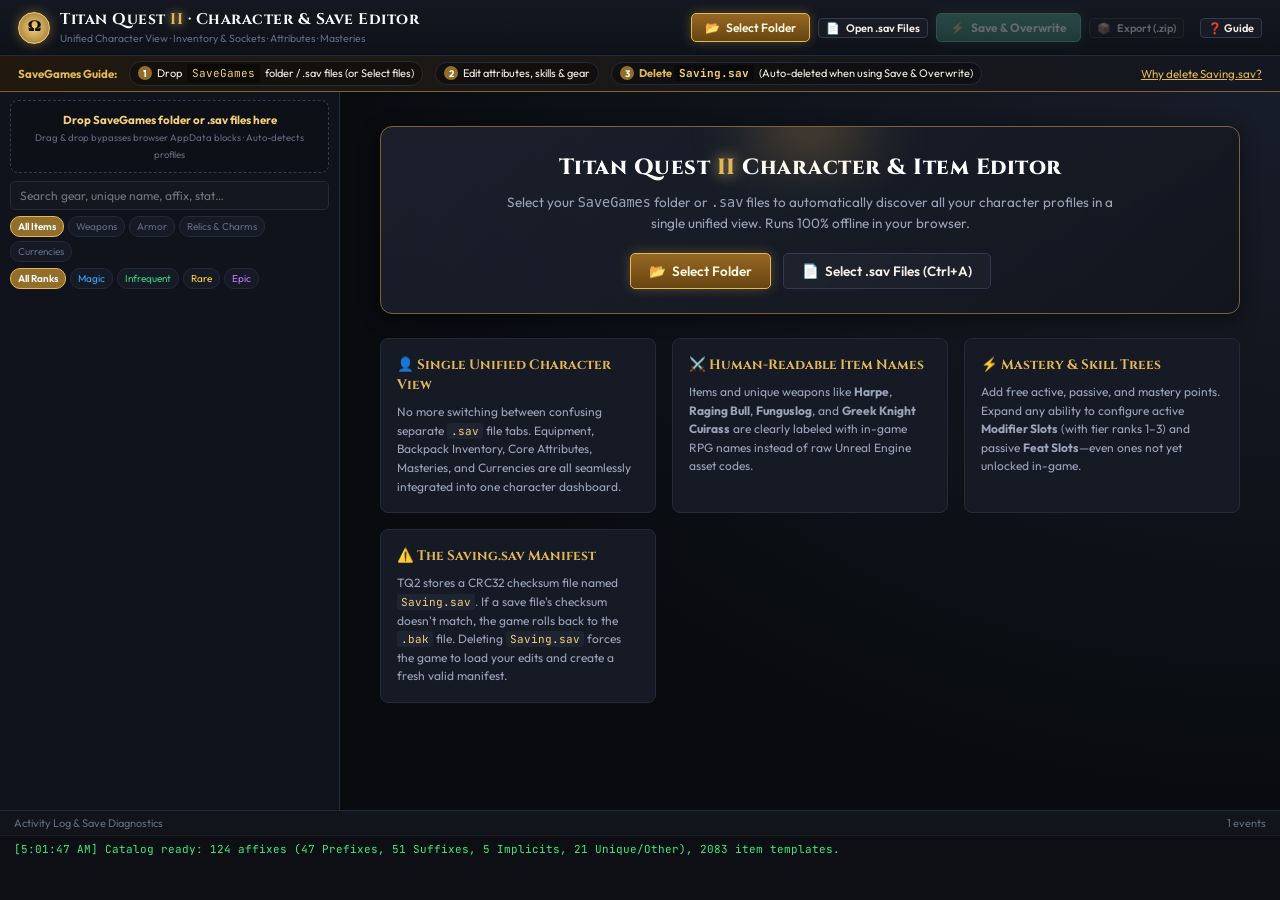
==== commit 522f31b0: "feat: complete Blacksmith reset, collapsible lists, and rich documentation" ====
--- a/TQ2_Item_Editor_EN.html
+++ b/TQ2_Item_Editor_EN.html
@@ -22,10 +22,9 @@
 
   <div class="hdr-actions">
     <button class="btn profile-switcher" id="btn-profile-switch" style="display:none;" title="Click to switch between character profiles in your SaveGames folder">
-      <span>👤</span> <span id="current-profile-label">Character: Huy (Lv 36)</span> ▾
+      <span>👤</span> <span id="current-profile-label">Select Character</span> ▾
     </button>
     <button class="btn btn-reload-folder" id="btn-reload-last-folder" style="display:none;" title="Instantly reload saves from your previously selected folder"><span>🔄</span> Reload: <strong id="last-folder-name">Folder</strong></button>
-    <button class="btn folder-btn" id="btn-load-huy" title="Instantly load Huy (Level 36) from your SaveGames folder for testing"><span>⚡</span> Load Huy (SaveGames)</button>
     <button class="btn folder-btn" id="btn-select-folder" title="Select a SaveGames folder (e.g. D:\TQ2Saves) for 1-click loading & direct overwriting">
       <span>📂</span> Select Folder
     </button>
@@ -58,7 +57,7 @@
       <div class="char-hero-left">
         <div class="char-hero-avatar" id="hero-avatar">H</div>
         <div class="char-hero-info">
-          <div class="char-hero-name" id="hero-name">Huy</div>
+          <div class="char-hero-name" id="hero-name">Character</div>
           <div class="char-hero-details" id="hero-details">Level 36 Champion</div>
         </div>
       </div>
@@ -106,7 +105,6 @@
         </p>
         <div class="hero-btn-row">
           <button class="btn btn-reload-folder" id="btn-hero-reload-last-folder" style="display:none; font-size:13.5px; padding:8px 18px;"><span>🔄</span> Reload Previous Folder (<span id="last-folder-name-hero">Folder</span>)</button>
-          <button class="btn folder-btn" id="btn-hero-huy" style="font-size:13.5px; padding:8px 18px; background: linear-gradient(180deg, #c5861b 0%, #8c5b0c 100%);"><span>⚡</span> Load Huy (SaveGames Folder)</button>
           <button class="btn folder-btn" id="btn-hero-folder" style="font-size:13.5px; padding:8px 18px;">
             <span>📂</span> Select Folder
           </button>
@@ -165,7 +163,6 @@
 
 <!-- Embedded Data -->
 <script src="js/data/catalog.js"></script>
-<script src="js/data/sample-saves.js"></script>
 
 <!-- Engine & Domain Models -->
 <script src="js/core/zip.js"></script>
